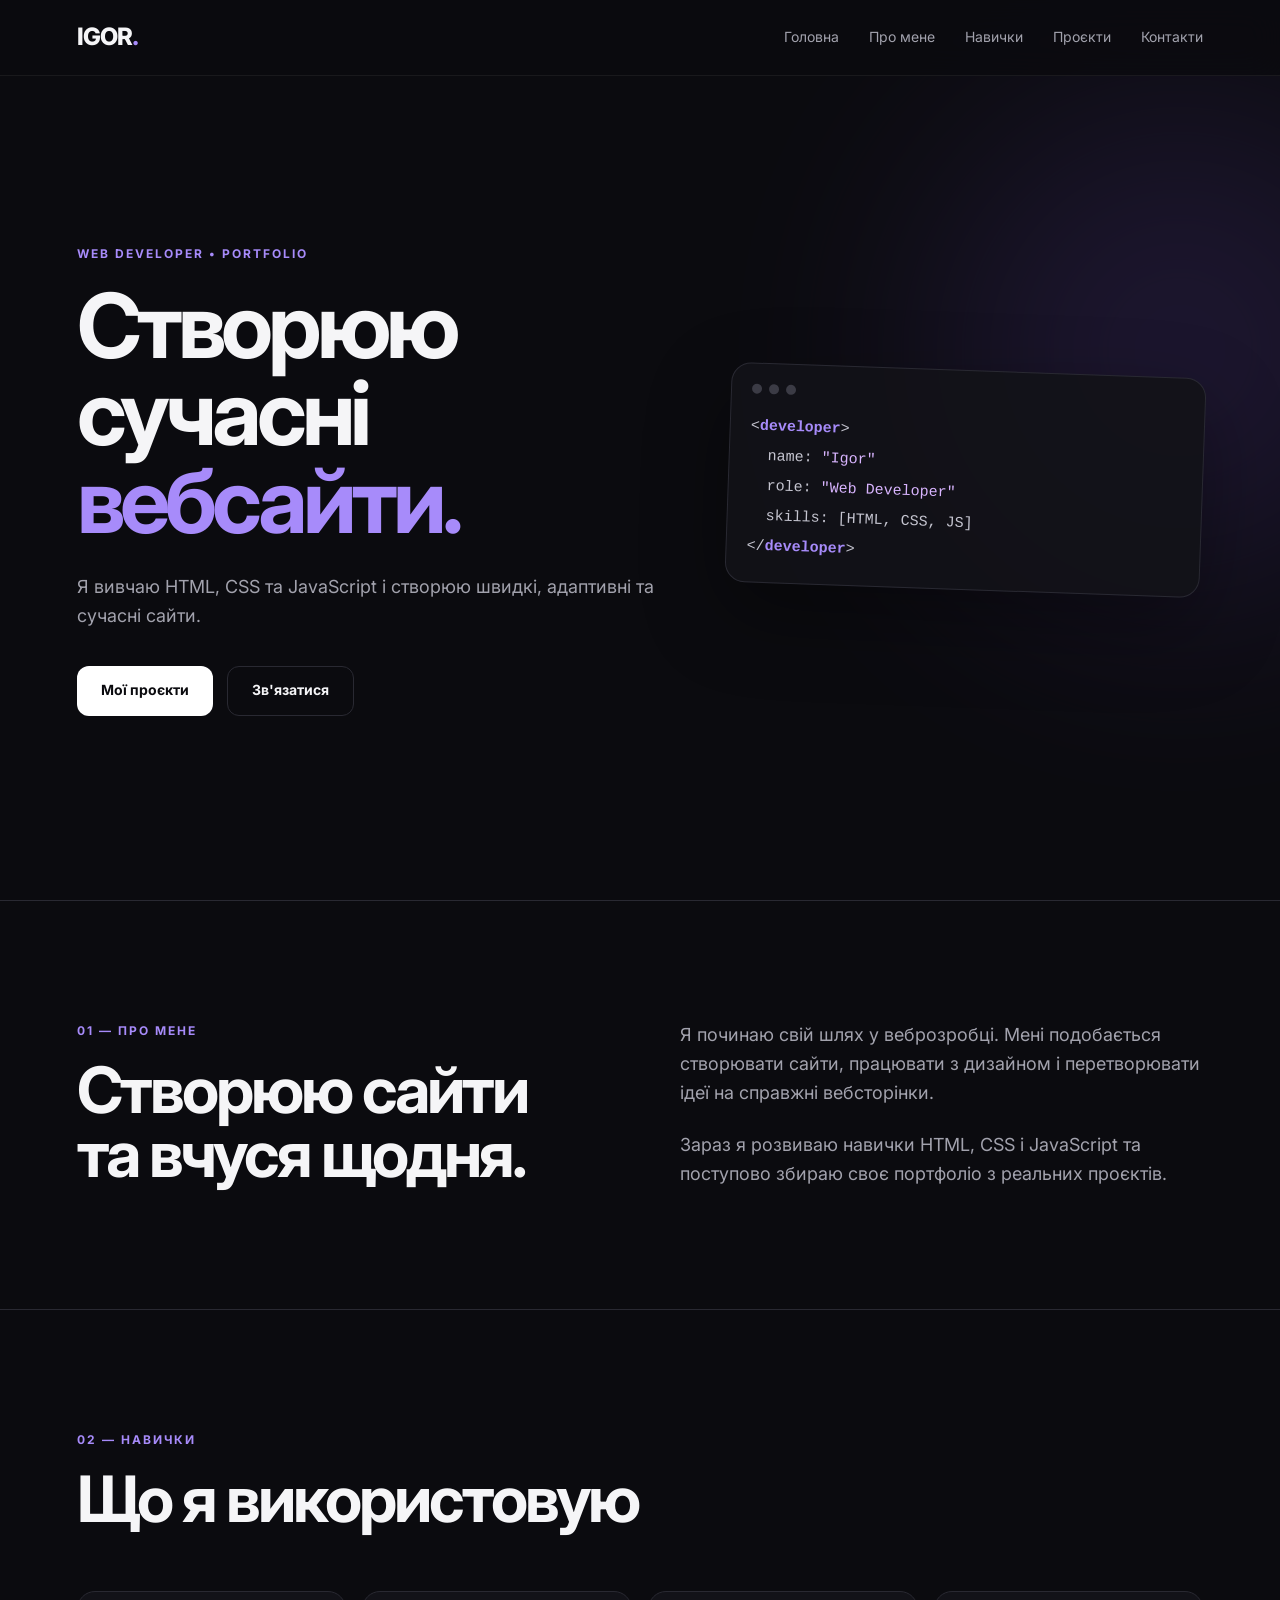
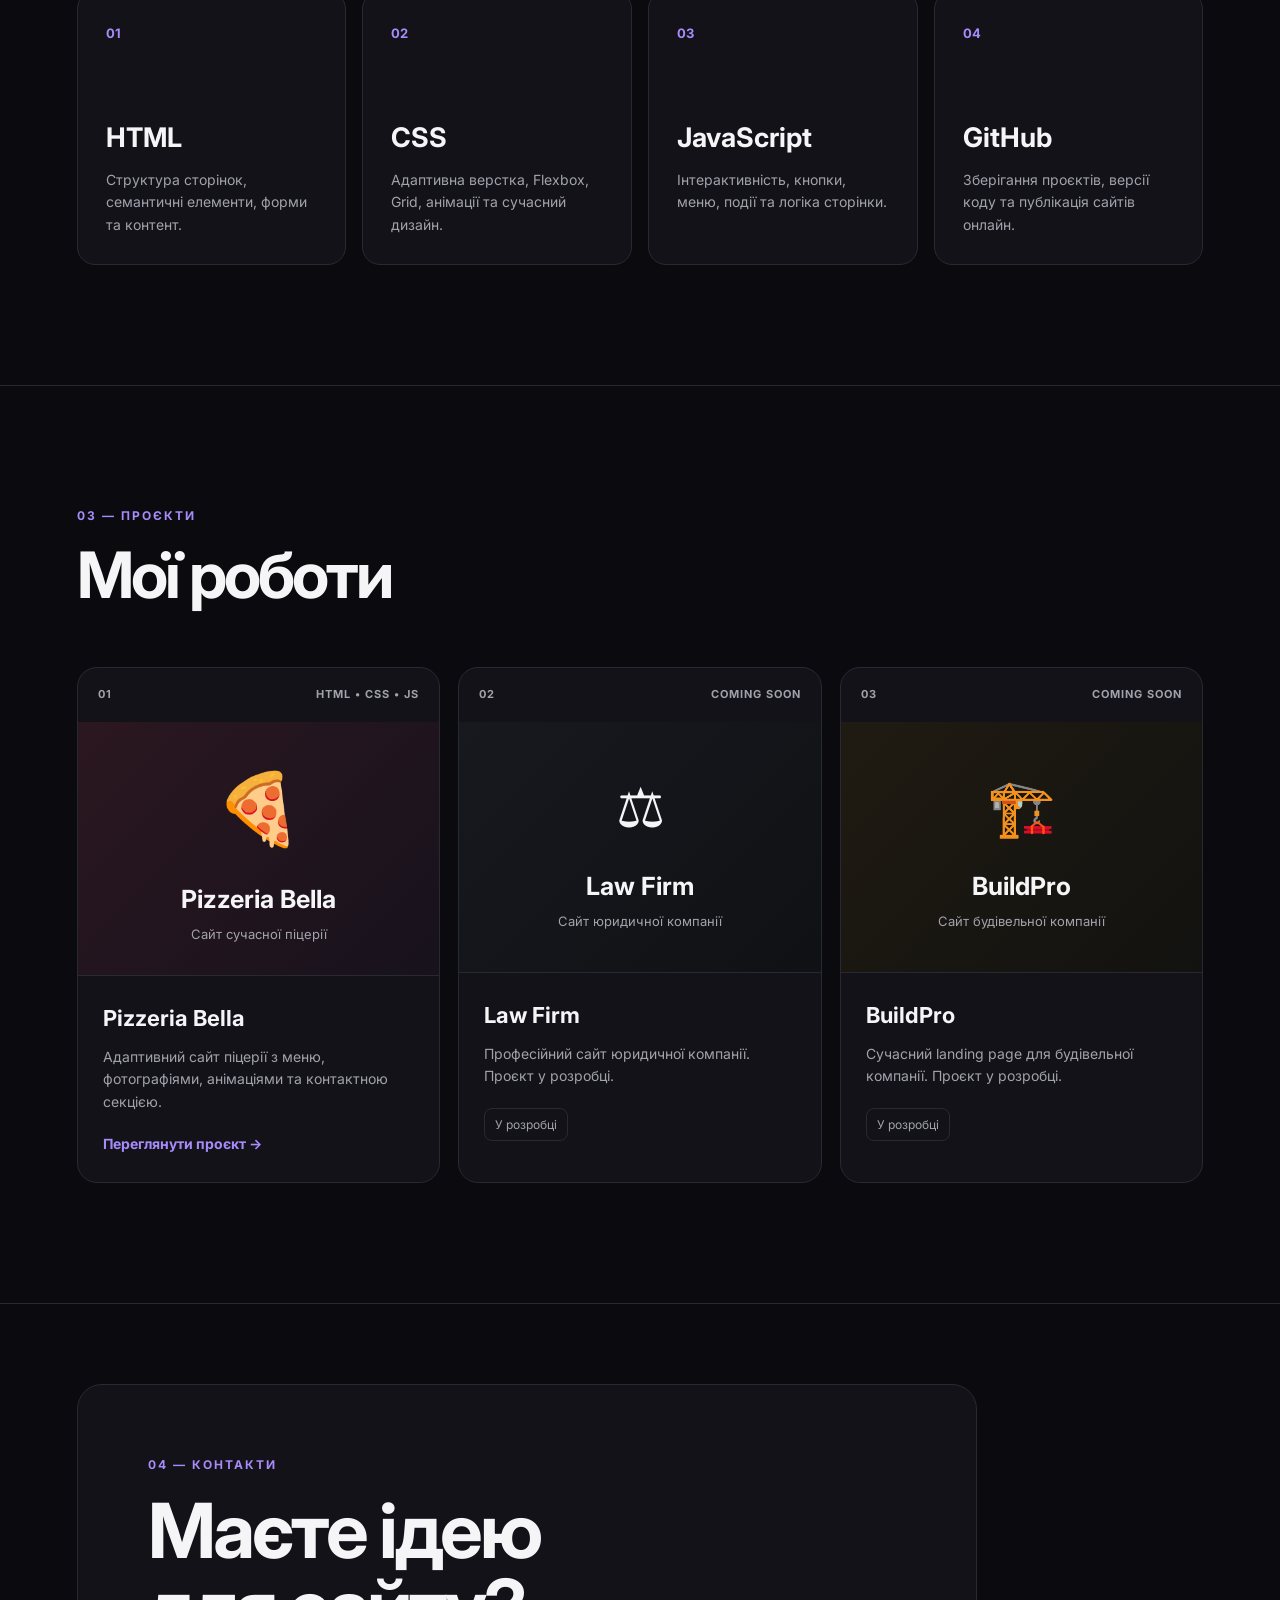
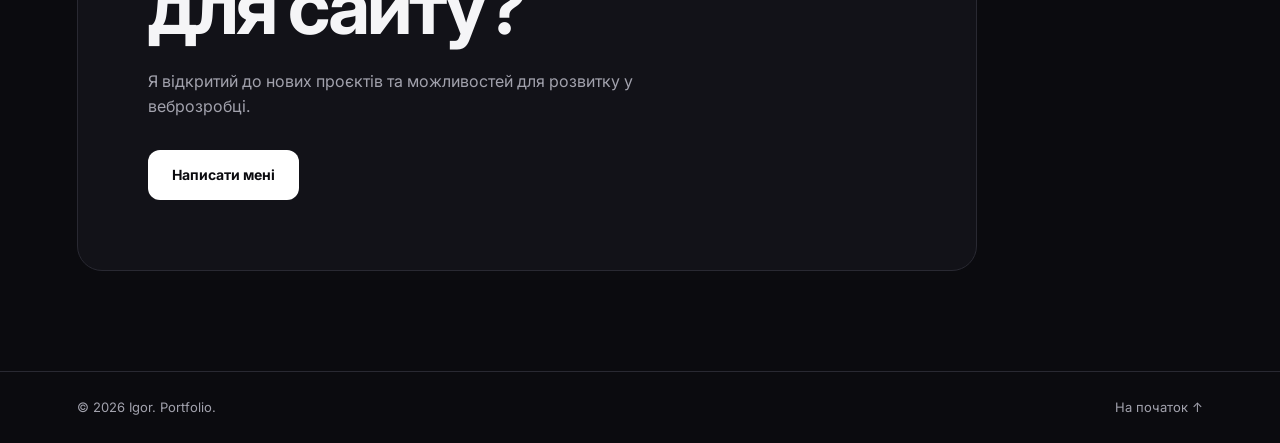
==== index.html @ 195249d9 "Add files via upload" ====
<!DOCTYPE html>
<html lang="uk">
<head>
    <meta charset="UTF-8">
    <meta name="viewport" content="width=device-width, initial-scale=1.0">
    <meta name="description" content="Портфоліо веброзробника">
    <title>Ігор | Web Developer</title>
    <link rel="stylesheet" href="style.css">
</head>

<body>

    <header class="header">
        <a href="#home" class="logo">IGOR<span>.</span></a>

        <nav class="nav">
            <a href="#home">Головна</a>
            <a href="#about">Про мене</a>
            <a href="#skills">Навички</a>
            <a href="#projects">Проєкти</a>
            <a href="#contact">Контакти</a>
        </nav>

        <button class="menu-button" id="menuButton" aria-label="Відкрити меню">☰</button>
    </header>

    <main>

        <section class="hero" id="home">
            <div class="hero-content">
                <p class="eyebrow">WEB DEVELOPER • PORTFOLIO</p>
                <h1>Створюю сучасні<br><span>вебсайти.</span></h1>
                <p class="hero-text">
                    Я вивчаю HTML, CSS та JavaScript і створюю швидкі,
                    адаптивні та сучасні сайти.
                </p>

                <div class="hero-buttons">
                    <a href="#projects" class="button primary">Мої проєкти</a>
                    <a href="#contact" class="button secondary">Зв'язатися</a>
                </div>
            </div>

            <div class="hero-card">
                <div class="code-window">
                    <div class="window-top">
                        <span></span><span></span><span></span>
                    </div>
                    <pre><code>&lt;<b>developer</b>&gt;
  name: <i>"Igor"</i>
  role: <i>"Web Developer"</i>
  skills: [HTML, CSS, JS]
&lt;/<b>developer</b>&gt;</code></pre>
                </div>
            </div>
        </section>

        <section class="section about" id="about">
            <div class="section-heading">
                <p class="eyebrow">01 — ПРО МЕНЕ</p>
                <h2>Створюю сайти<br>та вчуся щодня.</h2>
            </div>

            <div class="about-text">
                <p>
                    Я починаю свій шлях у веброзробці. Мені подобається
                    створювати сайти, працювати з дизайном і перетворювати
                    ідеї на справжні вебсторінки.
                </p>
                <p>
                    Зараз я розвиваю навички HTML, CSS і JavaScript та
                    поступово збираю своє портфоліо з реальних проєктів.
                </p>
            </div>
        </section>

        <section class="section skills" id="skills">
            <div class="section-heading">
                <p class="eyebrow">02 — НАВИЧКИ</p>
                <h2>Що я використовую</h2>
            </div>

            <div class="skills-grid">
                <article class="skill-card">
                    <span class="skill-number">01</span>
                    <h3>HTML</h3>
                    <p>Структура сторінок, семантичні елементи, форми та контент.</p>
                </article>

                <article class="skill-card">
                    <span class="skill-number">02</span>
                    <h3>CSS</h3>
                    <p>Адаптивна верстка, Flexbox, Grid, анімації та сучасний дизайн.</p>
                </article>

                <article class="skill-card">
                    <span class="skill-number">03</span>
                    <h3>JavaScript</h3>
                    <p>Інтерактивність, кнопки, меню, події та логіка сторінки.</p>
                </article>

                <article class="skill-card">
                    <span class="skill-number">04</span>
                    <h3>GitHub</h3>
                    <p>Зберігання проєктів, версії коду та публікація сайтів онлайн.</p>
                </article>
            </div>
        </section>

        <section class="section projects" id="projects">
            <div class="section-heading">
                <p class="eyebrow">03 — ПРОЄКТИ</p>
                <h2>Мої роботи</h2>
            </div>

            <div class="projects-grid">

                <article class="project-card featured">
                    <div class="project-top">
                        <span>01</span>
                        <span>HTML • CSS • JS</span>
                    </div>
                    <div class="project-preview pizza-preview">
                        <div class="pizza-symbol">🍕</div>
                        <h3>Pizzeria Bella</h3>
                        <p>Сайт сучасної піцерії</p>
                    </div>
                    <div class="project-info">
                        <h3>Pizzeria Bella</h3>
                        <p>
                            Адаптивний сайт піцерії з меню, фотографіями,
                            анімаціями та контактною секцією.
                        </p>
                        <a href="#" class="project-link" data-project="Pizzeria Bella">
                            Переглянути проєкт →
                        </a>
                    </div>
                </article>

                <article class="project-card">
                    <div class="project-top">
                        <span>02</span>
                        <span>COMING SOON</span>
                    </div>
                    <div class="project-preview law-preview">
                        <div class="preview-icon">⚖</div>
                        <h3>Law Firm</h3>
                        <p>Сайт юридичної компанії</p>
                    </div>
                    <div class="project-info">
                        <h3>Law Firm</h3>
                        <p>
                            Професійний сайт юридичної компанії.
                            Проєкт у розробці.
                        </p>
                        <span class="project-status">У розробці</span>
                    </div>
                </article>

                <article class="project-card">
                    <div class="project-top">
                        <span>03</span>
                        <span>COMING SOON</span>
                    </div>
                    <div class="project-preview construction-preview">
                        <div class="preview-icon">🏗️</div>
                        <h3>BuildPro</h3>
                        <p>Сайт будівельної компанії</p>
                    </div>
                    <div class="project-info">
                        <h3>BuildPro</h3>
                        <p>
                            Сучасний landing page для будівельної компанії.
                            Проєкт у розробці.
                        </p>
                        <span class="project-status">У розробці</span>
                    </div>
                </article>

            </div>
        </section>

        <section class="section contact" id="contact">
            <div class="contact-box">
                <p class="eyebrow">04 — КОНТАКТИ</p>
                <h2>Маєте ідею<br>для сайту?</h2>
                <p>
                    Я відкритий до нових проєктів та можливостей
                    для розвитку у веброзробці.
                </p>

                <a class="button primary" href="mailto:your-email@example.com">
                    Написати мені
                </a>
            </div>
        </section>

    </main>

    <footer class="footer">
        <p>© 2026 Igor. Portfolio.</p>
        <a href="#home">На початок ↑</a>
    </footer>

    <div class="toast" id="toast">Проєкт ще в розробці</div>

    <script src="script.js"></script>
</body>
</html>
---- style.css ----
@import url('https://fonts.googleapis.com/css2?family=Inter:wght@400;500;600;700;800&display=swap');

:root {
    --bg: #0b0b0f;
    --surface: #121218;
    --surface-2: #181820;
    --text: #f5f5f7;
    --muted: #a2a2ad;
    --line: #292932;
    --accent: #8b5cf6;
    --accent-2: #a78bfa;
    --white: #ffffff;
}

* {
    box-sizing: border-box;
    margin: 0;
    padding: 0;
}

html {
    scroll-behavior: smooth;
}

body {
    font-family: 'Inter', Arial, sans-serif;
    background: var(--bg);
    color: var(--text);
    line-height: 1.6;
    overflow-x: hidden;
}

a {
    color: inherit;
    text-decoration: none;
}

button,
a {
    -webkit-tap-highlight-color: transparent;
}

.header {
    position: fixed;
    top: 0;
    left: 0;
    z-index: 100;
    width: 100%;
    height: 76px;
    padding: 0 6%;
    display: flex;
    align-items: center;
    justify-content: space-between;
    background: rgba(11, 11, 15, 0.78);
    backdrop-filter: blur(16px);
    border-bottom: 1px solid rgba(255, 255, 255, 0.06);
}

.logo {
    font-size: 24px;
    font-weight: 800;
    letter-spacing: -1px;
}

.logo span {
    color: var(--accent-2);
}

.nav {
    display: flex;
    gap: 30px;
}

.nav a {
    color: var(--muted);
    font-size: 14px;
    transition: 0.25s ease;
}

.nav a:hover {
    color: var(--white);
}

.menu-button {
    display: none;
    border: 0;
    background: transparent;
    color: var(--white);
    font-size: 25px;
    cursor: pointer;
}

.hero {
    min-height: 100vh;
    padding: 150px 6% 90px;
    display: grid;
    grid-template-columns: 1.1fr 0.9fr;
    align-items: center;
    gap: 70px;
    position: relative;
    overflow: hidden;
}

.hero::before {
    content: "";
    position: absolute;
    width: 500px;
    height: 500px;
    right: -150px;
    top: 100px;
    background: var(--accent);
    opacity: 0.14;
    filter: blur(120px);
    border-radius: 50%;
    pointer-events: none;
}

.hero-content,
.hero-card {
    position: relative;
    z-index: 1;
}

.eyebrow {
    margin-bottom: 18px;
    color: var(--accent-2);
    font-size: 12px;
    font-weight: 700;
    letter-spacing: 2px;
}

.hero h1 {
    max-width: 850px;
    font-size: clamp(50px, 7vw, 96px);
    line-height: 0.98;
    letter-spacing: -5px;
}

.hero h1 span {
    color: var(--accent-2);
}

.hero-text {
    max-width: 620px;
    margin-top: 28px;
    color: var(--muted);
    font-size: 18px;
}

.hero-buttons {
    display: flex;
    gap: 14px;
    margin-top: 35px;
}

.button {
    display: inline-flex;
    align-items: center;
    justify-content: center;
    min-height: 50px;
    padding: 0 24px;
    border-radius: 12px;
    font-size: 14px;
    font-weight: 700;
    transition: 0.25s ease;
}

.button.primary {
    background: var(--white);
    color: #0b0b0f;
}

.button.primary:hover {
    transform: translateY(-3px);
    background: var(--accent-2);
}

.button.secondary {
    border: 1px solid var(--line);
    color: var(--text);
}

.button.secondary:hover {
    transform: translateY(-3px);
    border-color: var(--accent);
}

.code-window {
    padding: 20px;
    background: rgba(18, 18, 24, 0.9);
    border: 1px solid var(--line);
    border-radius: 20px;
    box-shadow: 0 30px 80px rgba(0, 0, 0, 0.35);
    transform: rotate(2deg);
    transition: 0.4s ease;
}

.code-window:hover {
    transform: rotate(0deg) translateY(-8px);
}

.window-top {
    display: flex;
    gap: 7px;
    padding-bottom: 18px;
}

.window-top span {
    width: 10px;
    height: 10px;
    border-radius: 50%;
    background: #3b3b45;
}

.code-window pre {
    overflow: auto;
    color: #c5c5d0;
    font-size: 15px;
    line-height: 2;
}

.code-window b {
    color: var(--accent-2);
}

.code-window i {
    color: #d8b4fe;
    font-style: normal;
}

.section {
    padding: 120px 6%;
    border-top: 1px solid var(--line);
}

.section-heading h2 {
    max-width: 750px;
    font-size: clamp(38px, 5vw, 68px);
    line-height: 1;
    letter-spacing: -3px;
}

.about {
    display: grid;
    grid-template-columns: 1fr 1fr;
    gap: 80px;
}

.about-text {
    max-width: 650px;
    color: var(--muted);
    font-size: 18px;
}

.about-text p + p {
    margin-top: 24px;
}

.skills-grid {
    margin-top: 60px;
    display: grid;
    grid-template-columns: repeat(4, 1fr);
    gap: 16px;
}

.skill-card {
    min-height: 260px;
    padding: 28px;
    background: var(--surface);
    border: 1px solid var(--line);
    border-radius: 18px;
    transition: 0.3s ease;
}

.skill-card:hover {
    transform: translateY(-8px);
    border-color: #454551;
}

.skill-number {
    color: var(--accent-2);
    font-size: 13px;
    font-weight: 700;
}

.skill-card h3 {
    margin-top: 70px;
    font-size: 27px;
}

.skill-card p {
    margin-top: 10px;
    color: var(--muted);
    font-size: 14px;
}

.projects-grid {
    margin-top: 60px;
    display: grid;
    grid-template-columns: repeat(3, 1fr);
    gap: 18px;
}

.project-card {
    overflow: hidden;
    background: var(--surface);
    border: 1px solid var(--line);
    border-radius: 20px;
    transition: 0.3s ease;
}

.project-card:hover {
    transform: translateY(-8px);
    border-color: #454551;
}

.project-top {
    padding: 18px 20px;
    display: flex;
    justify-content: space-between;
    color: var(--muted);
    font-size: 11px;
    font-weight: 700;
    letter-spacing: 1px;
}

.project-preview {
    min-height: 250px;
    display: flex;
    flex-direction: column;
    align-items: center;
    justify-content: center;
    text-align: center;
    padding: 30px;
}

.pizza-preview {
    background: linear-gradient(135deg, #2b1720, #17121c);
}

.law-preview {
    background: linear-gradient(135deg, #17191f, #101114);
}

.construction-preview {
    background: linear-gradient(135deg, #201b12, #121210);
}

.pizza-symbol {
    font-size: 70px;
    margin-bottom: 15px;
}

.preview-icon {
    font-size: 55px;
    margin-bottom: 15px;
}

.project-preview h3 {
    font-size: 25px;
}

.project-preview p {
    margin-top: 5px;
    color: var(--muted);
    font-size: 13px;
}

.project-info {
    padding: 25px;
    border-top: 1px solid var(--line);
}

.project-info h3 {
    font-size: 22px;
}

.project-info p {
    margin-top: 10px;
    color: var(--muted);
    font-size: 14px;
}

.project-link {
    display: inline-block;
    margin-top: 20px;
    color: var(--accent-2);
    font-size: 14px;
    font-weight: 700;
}

.project-status {
    display: inline-block;
    margin-top: 20px;
    padding: 6px 10px;
    border: 1px solid var(--line);
    border-radius: 8px;
    color: var(--muted);
    font-size: 12px;
}

.contact {
    padding-top: 80px;
    padding-bottom: 100px;
}

.contact-box {
    max-width: 900px;
    padding: 70px;
    background: var(--surface);
    border: 1px solid var(--line);
    border-radius: 25px;
}

.contact-box h2 {
    font-size: clamp(42px, 6vw, 76px);
    line-height: 1;
    letter-spacing: -3px;
}

.contact-box > p:not(.eyebrow) {
    max-width: 580px;
    margin: 25px 0 30px;
    color: var(--muted);
}

.footer {
    padding: 25px 6%;
    display: flex;
    justify-content: space-between;
    border-top: 1px solid var(--line);
    color: var(--muted);
    font-size: 13px;
}

.footer a:hover {
    color: var(--white);
}

.toast {
    position: fixed;
    left: 50%;
    bottom: 30px;
    z-index: 200;
    padding: 12px 18px;
    background: var(--white);
    color: #0b0b0f;
    border-radius: 10px;
    font-size: 13px;
    font-weight: 700;
    transform: translate(-50%, 100px);
    opacity: 0;
    transition: 0.3s ease;
}

.toast.show {
    transform: translate(-50%, 0);
    opacity: 1;
}

@media (max-width: 900px) {
    .nav {
        gap: 17px;
    }

    .hero {
        grid-template-columns: 1fr;
    }

    .hero-card {
        max-width: 650px;
    }

    .about {
        grid-template-columns: 1fr;
        gap: 40px;
    }

    .skills-grid {
        grid-template-columns: repeat(2, 1fr);
    }

    .projects-grid {
        grid-template-columns: 1fr;
    }
}

@media (max-width: 650px) {
    .header {
        height: 68px;
        padding: 0 5%;
    }

    .menu-button {
        display: block;
    }

    .nav {
        position: absolute;
        top: 68px;
        left: 0;
        width: 100%;
        padding: 20px 5%;
        display: none;
        flex-direction: column;
        gap: 0;
        background: rgba(11, 11, 15, 0.97);
        border-bottom: 1px solid var(--line);
    }

    .nav.open {
        display: flex;
    }

    .nav a {
        padding: 13px 0;
        border-bottom: 1px solid var(--line);
    }

    .hero {
        padding: 125px 5% 70px;
        gap: 50px;
    }

    .hero h1 {
        font-size: 52px;
        letter-spacing: -3px;
    }

    .hero-text {
        font-size: 16px;
    }

    .hero-buttons {
        flex-direction: column;
    }

    .button {
        width: 100%;
    }

    .code-window {
        transform: none;
        padding: 15px;
    }

    .code-window pre {
        font-size: 12px;
    }

    .section {
        padding: 80px 5%;
    }

    .section-heading h2 {
        font-size: 42px;
    }

    .skills-grid {
        grid-template-columns: 1fr;
        margin-top: 40px;
    }

    .skill-card {
        min-height: 220px;
    }

    .skill-card h3 {
        margin-top: 45px;
    }

    .projects-grid {
        margin-top: 40px;
    }

    .contact-box {
        padding: 35px 25px;
    }

    .footer {
        padding: 20px 5%;
        flex-direction: column;
        gap: 10px;
    }
}
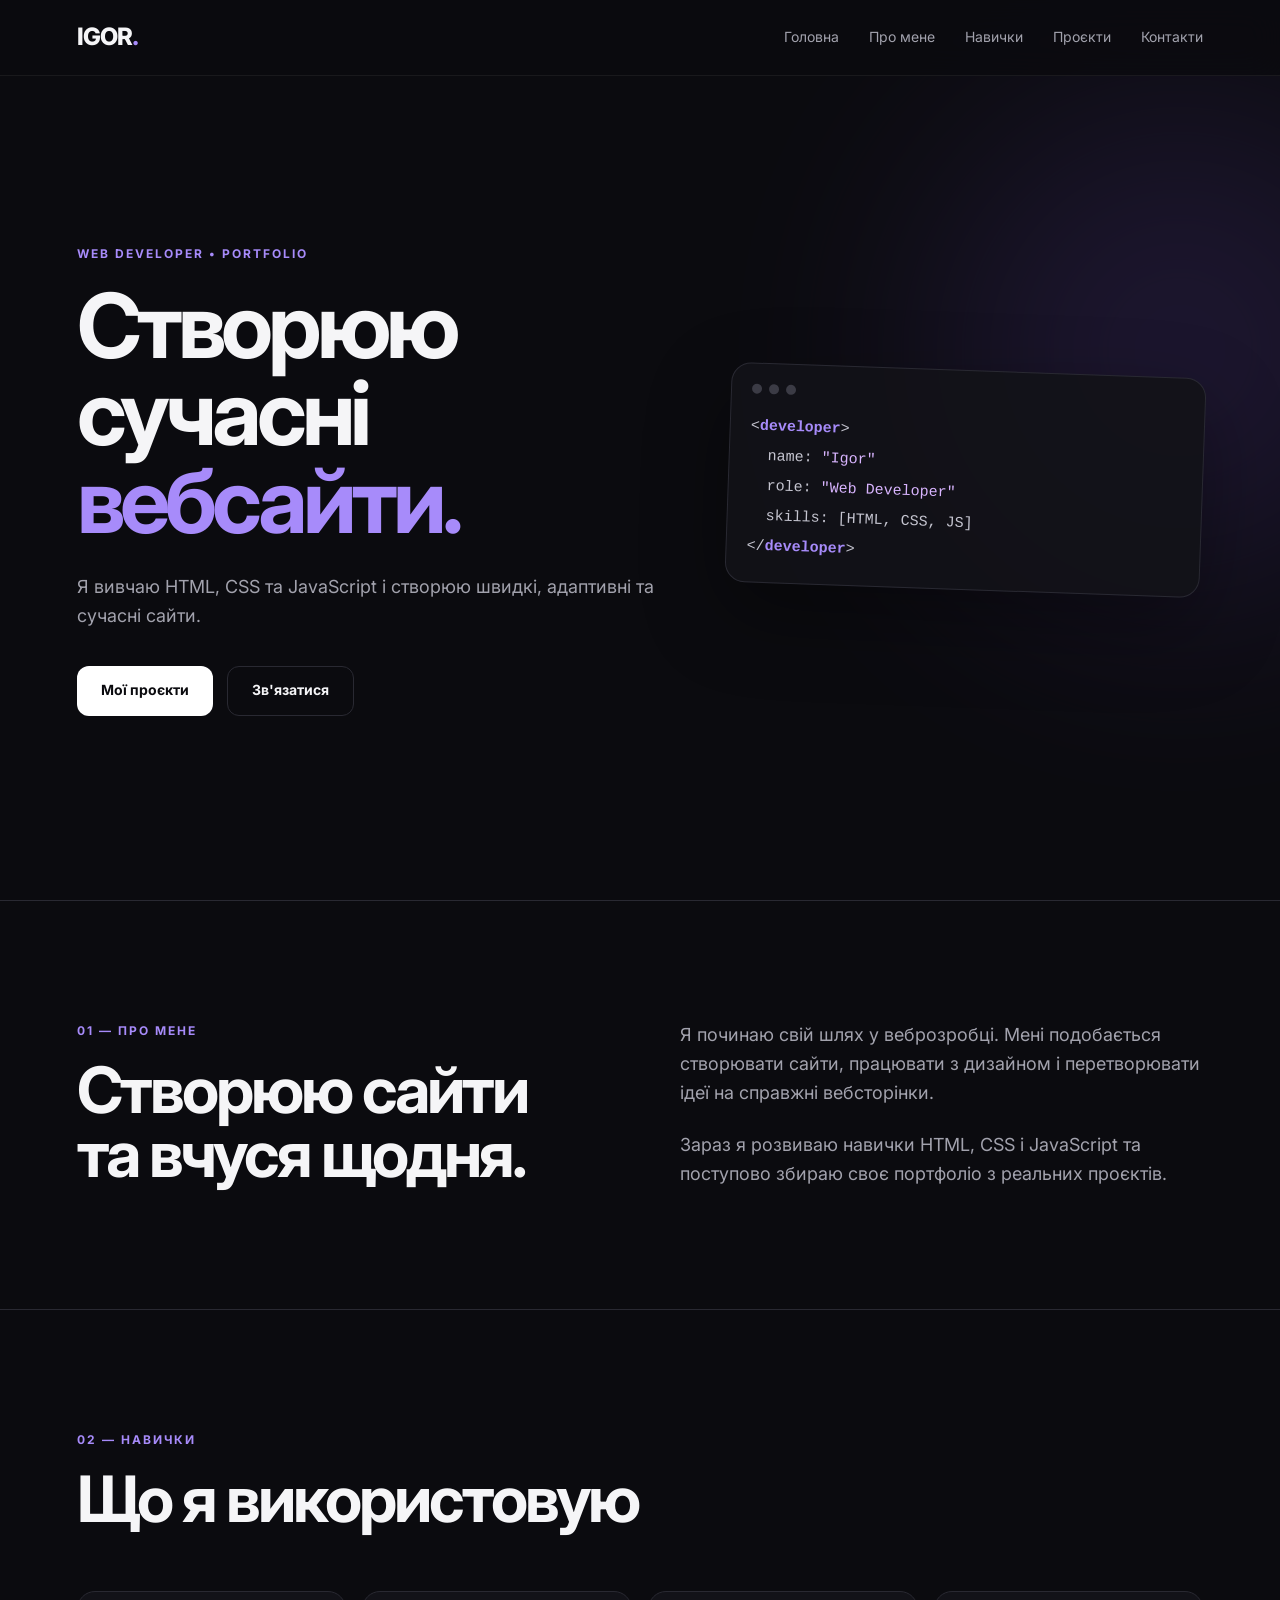
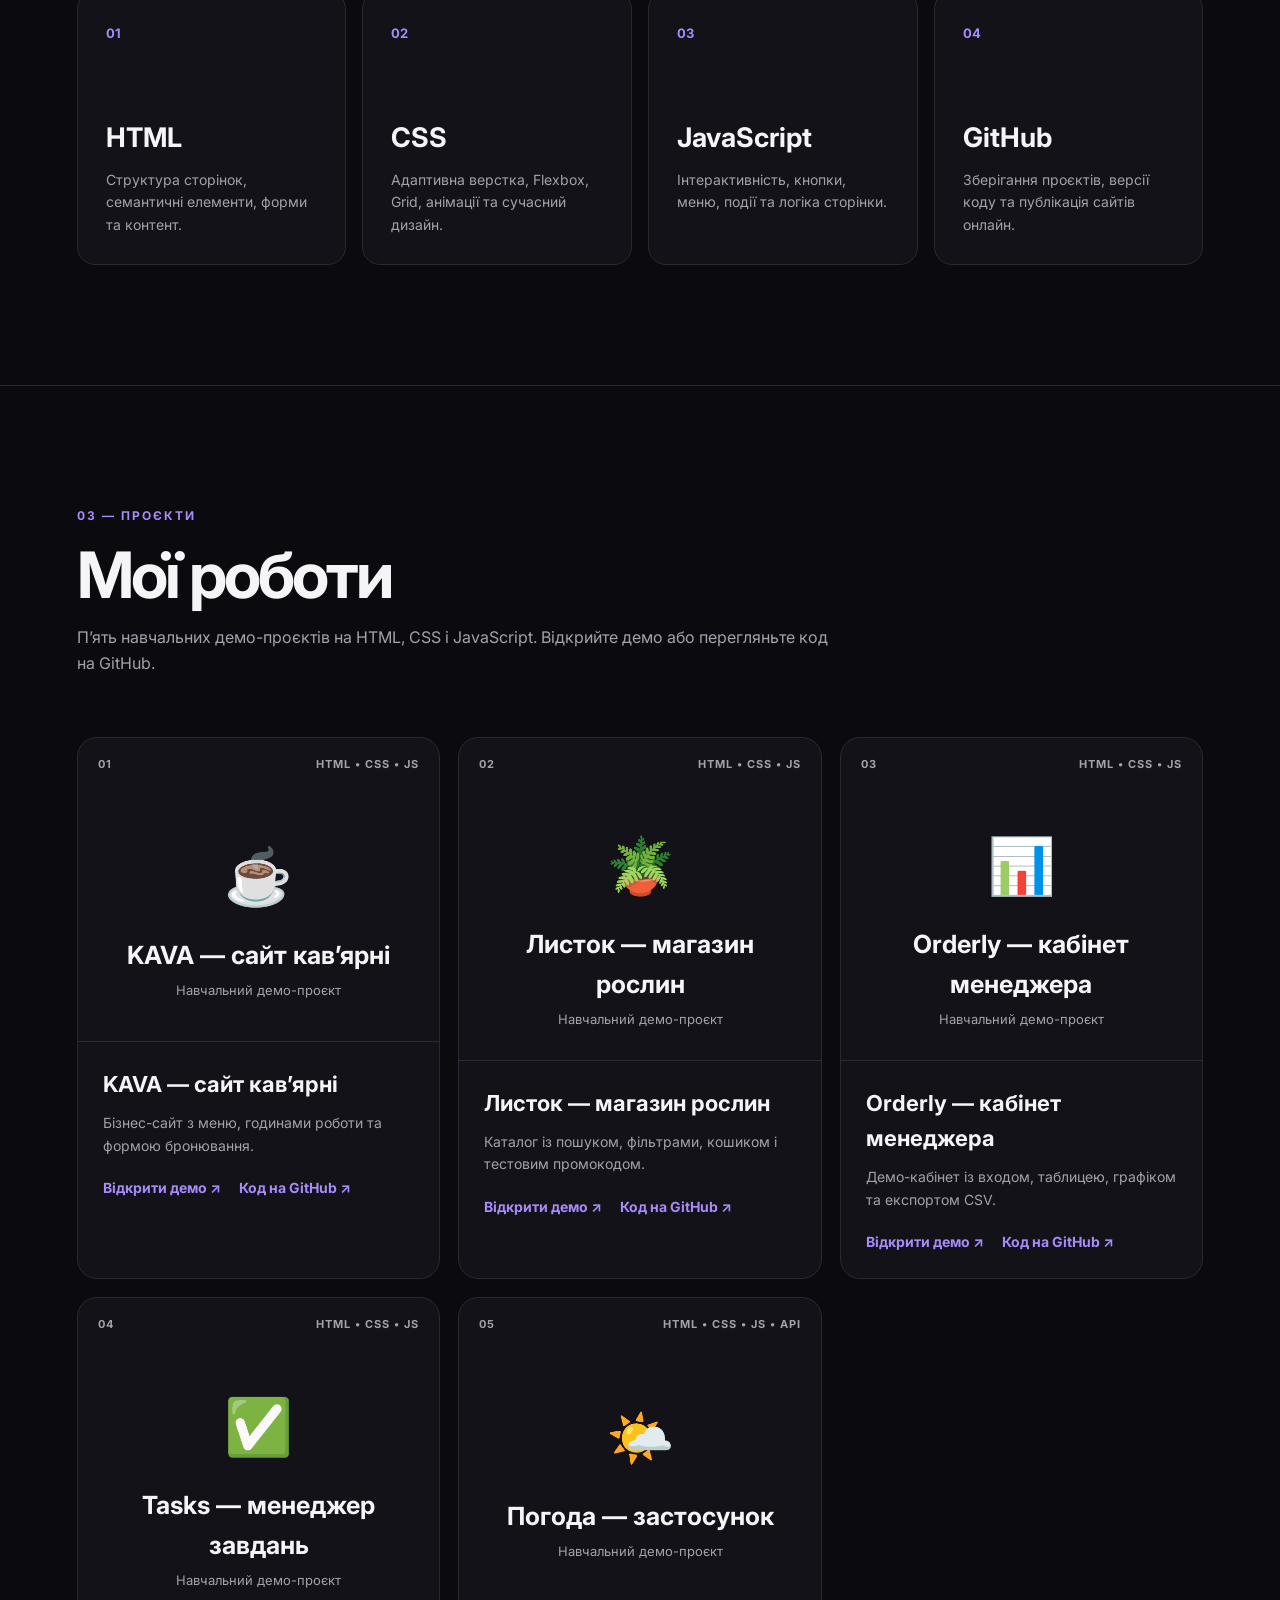
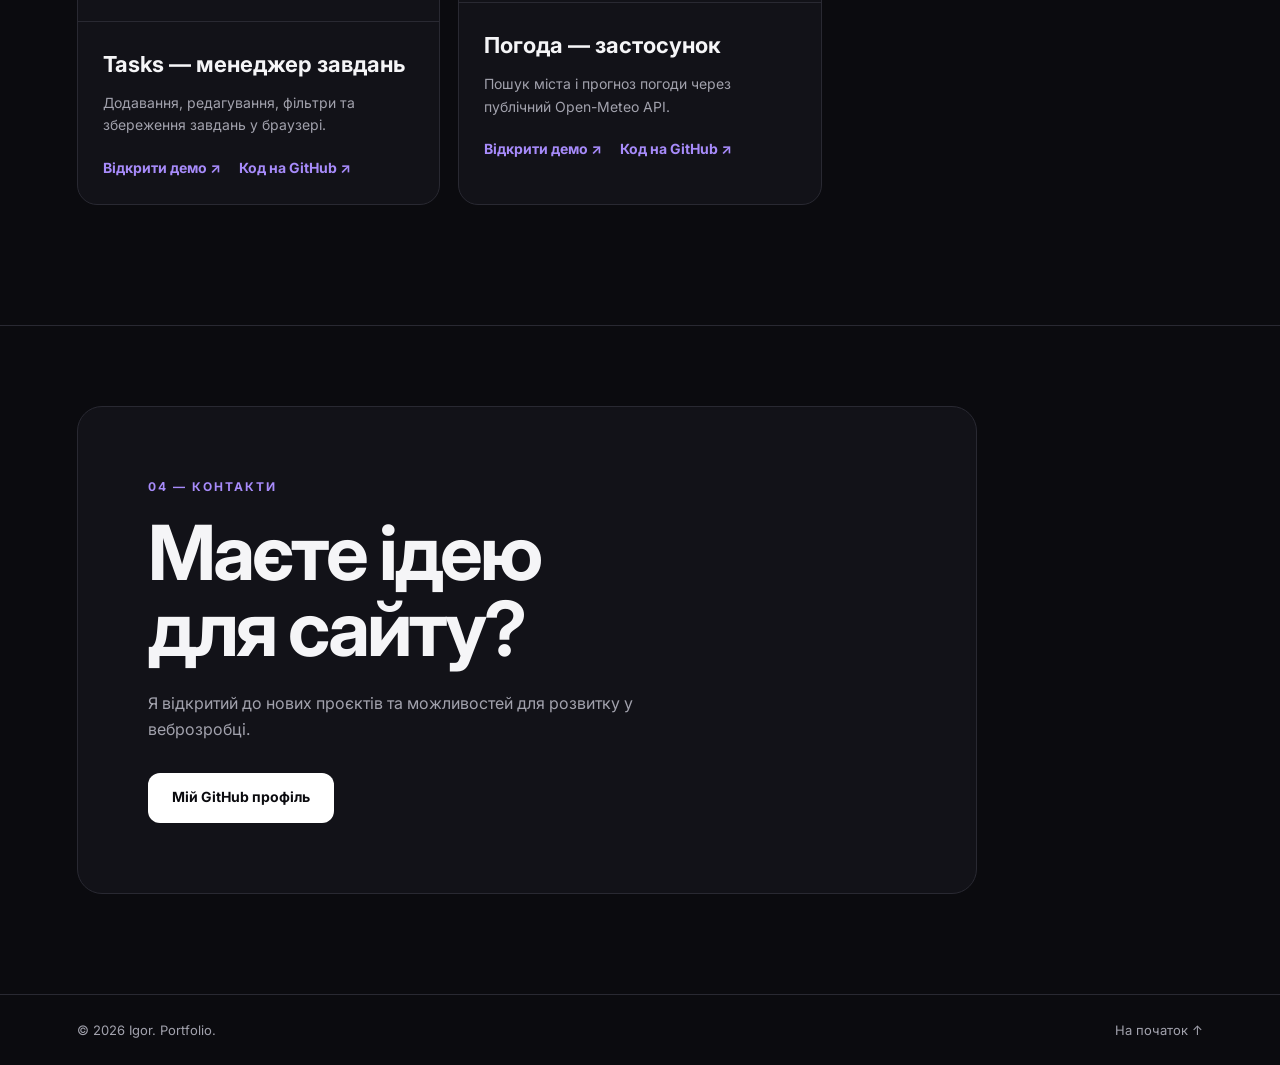
==== commit 63fb95f3: "Publish five interactive project demos" ====
--- a/index.html
+++ b/index.html
@@ -111,72 +111,109 @@
             <div class="section-heading">
                 <p class="eyebrow">03 — ПРОЄКТИ</p>
                 <h2>Мої роботи</h2>
+                <p class="portfolio-note">П’ять навчальних демо-проєктів на HTML, CSS і JavaScript. Відкрийте демо або перегляньте код на GitHub.</p>
             </div>
 
             <div class="projects-grid">
-
-                <article class="project-card featured">
+                <article class="project-card">
                     <div class="project-top">
                         <span>01</span>
                         <span>HTML • CSS • JS</span>
                     </div>
-                    <div class="project-preview pizza-preview">
-                        <div class="pizza-symbol">🍕</div>
-                        <h3>Pizzeria Bella</h3>
-                        <p>Сайт сучасної піцерії</p>
-                    </div>
-                    <div class="project-info">
-                        <h3>Pizzeria Bella</h3>
-                        <p>
-                            Адаптивний сайт піцерії з меню, фотографіями,
-                            анімаціями та контактною секцією.
-                        </p>
-                        <a href="#" class="project-link" data-project="Pizzeria Bella">
-                            Переглянути проєкт →
-                        </a>
+                    <div class="project-preview">
+                        <div class="preview-icon">☕</div>
+                        <h3>KAVA — сайт кав’ярні</h3>
+                        <p>Навчальний демо-проєкт</p>
+                    </div>
+                    <div class="project-info">
+                        <h3>KAVA — сайт кав’ярні</h3>
+                        <p>Бізнес-сайт з меню, годинами роботи та формою бронювання.</p>
+                        <div class="project-actions">
+                            <a href="projects/cafe/index.html" class="project-link">Відкрити демо ↗</a>
+                            <a href="https://github.com/igorplatosin70-dot/portfolio/tree/main/projects/cafe" class="project-link" target="_blank" rel="noopener noreferrer">Код на GitHub ↗</a>
+                        </div>
                     </div>
                 </article>
 
                 <article class="project-card">
                     <div class="project-top">
                         <span>02</span>
-                        <span>COMING SOON</span>
-                    </div>
-                    <div class="project-preview law-preview">
-                        <div class="preview-icon">⚖</div>
-                        <h3>Law Firm</h3>
-                        <p>Сайт юридичної компанії</p>
-                    </div>
-                    <div class="project-info">
-                        <h3>Law Firm</h3>
-                        <p>
-                            Професійний сайт юридичної компанії.
-                            Проєкт у розробці.
-                        </p>
-                        <span class="project-status">У розробці</span>
+                        <span>HTML • CSS • JS</span>
+                    </div>
+                    <div class="project-preview">
+                        <div class="preview-icon">🪴</div>
+                        <h3>Листок — магазин рослин</h3>
+                        <p>Навчальний демо-проєкт</p>
+                    </div>
+                    <div class="project-info">
+                        <h3>Листок — магазин рослин</h3>
+                        <p>Каталог із пошуком, фільтрами, кошиком і тестовим промокодом.</p>
+                        <div class="project-actions">
+                            <a href="projects/store/index.html" class="project-link">Відкрити демо ↗</a>
+                            <a href="https://github.com/igorplatosin70-dot/portfolio/tree/main/projects/store" class="project-link" target="_blank" rel="noopener noreferrer">Код на GitHub ↗</a>
+                        </div>
                     </div>
                 </article>
 
                 <article class="project-card">
                     <div class="project-top">
                         <span>03</span>
-                        <span>COMING SOON</span>
-                    </div>
-                    <div class="project-preview construction-preview">
-                        <div class="preview-icon">🏗️</div>
-                        <h3>BuildPro</h3>
-                        <p>Сайт будівельної компанії</p>
-                    </div>
-                    <div class="project-info">
-                        <h3>BuildPro</h3>
-                        <p>
-                            Сучасний landing page для будівельної компанії.
-                            Проєкт у розробці.
-                        </p>
-                        <span class="project-status">У розробці</span>
-                    </div>
-                </article>
-
+                        <span>HTML • CSS • JS</span>
+                    </div>
+                    <div class="project-preview">
+                        <div class="preview-icon">📊</div>
+                        <h3>Orderly — кабінет менеджера</h3>
+                        <p>Навчальний демо-проєкт</p>
+                    </div>
+                    <div class="project-info">
+                        <h3>Orderly — кабінет менеджера</h3>
+                        <p>Демо-кабінет із входом, таблицею, графіком та експортом CSV.</p>
+                        <div class="project-actions">
+                            <a href="projects/dashboard/index.html" class="project-link">Відкрити демо ↗</a>
+                            <a href="https://github.com/igorplatosin70-dot/portfolio/tree/main/projects/dashboard" class="project-link" target="_blank" rel="noopener noreferrer">Код на GitHub ↗</a>
+                        </div>
+                    </div>
+                </article>
+
+                <article class="project-card">
+                    <div class="project-top">
+                        <span>04</span>
+                        <span>HTML • CSS • JS</span>
+                    </div>
+                    <div class="project-preview">
+                        <div class="preview-icon">✅</div>
+                        <h3>Tasks — менеджер завдань</h3>
+                        <p>Навчальний демо-проєкт</p>
+                    </div>
+                    <div class="project-info">
+                        <h3>Tasks — менеджер завдань</h3>
+                        <p>Додавання, редагування, фільтри та збереження завдань у браузері.</p>
+                        <div class="project-actions">
+                            <a href="projects/tasks/index.html" class="project-link">Відкрити демо ↗</a>
+                            <a href="https://github.com/igorplatosin70-dot/portfolio/tree/main/projects/tasks" class="project-link" target="_blank" rel="noopener noreferrer">Код на GitHub ↗</a>
+                        </div>
+                    </div>
+                </article>
+
+                <article class="project-card">
+                    <div class="project-top">
+                        <span>05</span>
+                        <span>HTML • CSS • JS • API</span>
+                    </div>
+                    <div class="project-preview">
+                        <div class="preview-icon">🌤️</div>
+                        <h3>Погода — застосунок</h3>
+                        <p>Навчальний демо-проєкт</p>
+                    </div>
+                    <div class="project-info">
+                        <h3>Погода — застосунок</h3>
+                        <p>Пошук міста і прогноз погоди через публічний Open-Meteo API.</p>
+                        <div class="project-actions">
+                            <a href="projects/weather/index.html" class="project-link">Відкрити демо ↗</a>
+                            <a href="https://github.com/igorplatosin70-dot/portfolio/tree/main/projects/weather" class="project-link" target="_blank" rel="noopener noreferrer">Код на GitHub ↗</a>
+                        </div>
+                    </div>
+                </article>
             </div>
         </section>
 
@@ -189,8 +226,8 @@
                     для розвитку у веброзробці.
                 </p>
 
-                <a class="button primary" href="mailto:your-email@example.com">
-                    Написати мені
+                <a class="button primary" href="https://github.com/igorplatosin70-dot" target="_blank" rel="noopener noreferrer">
+                    Мій GitHub профіль
                 </a>
             </div>
         </section>
@@ -202,8 +239,8 @@
         <a href="#home">На початок ↑</a>
     </footer>
 
-    <div class="toast" id="toast">Проєкт ще в розробці</div>
 
     <script src="script.js"></script>
 </body>
 </html>
+
--- a/style.css
+++ b/style.css
@@ -583,3 +583,16 @@
         gap: 10px;
     }
 }
+
+
+.portfolio-note {
+    max-width: 760px;
+    margin-top: 18px;
+    color: var(--muted);
+}
+
+.project-actions {
+    display: flex;
+    flex-wrap: wrap;
+    gap: 18px;
+}
